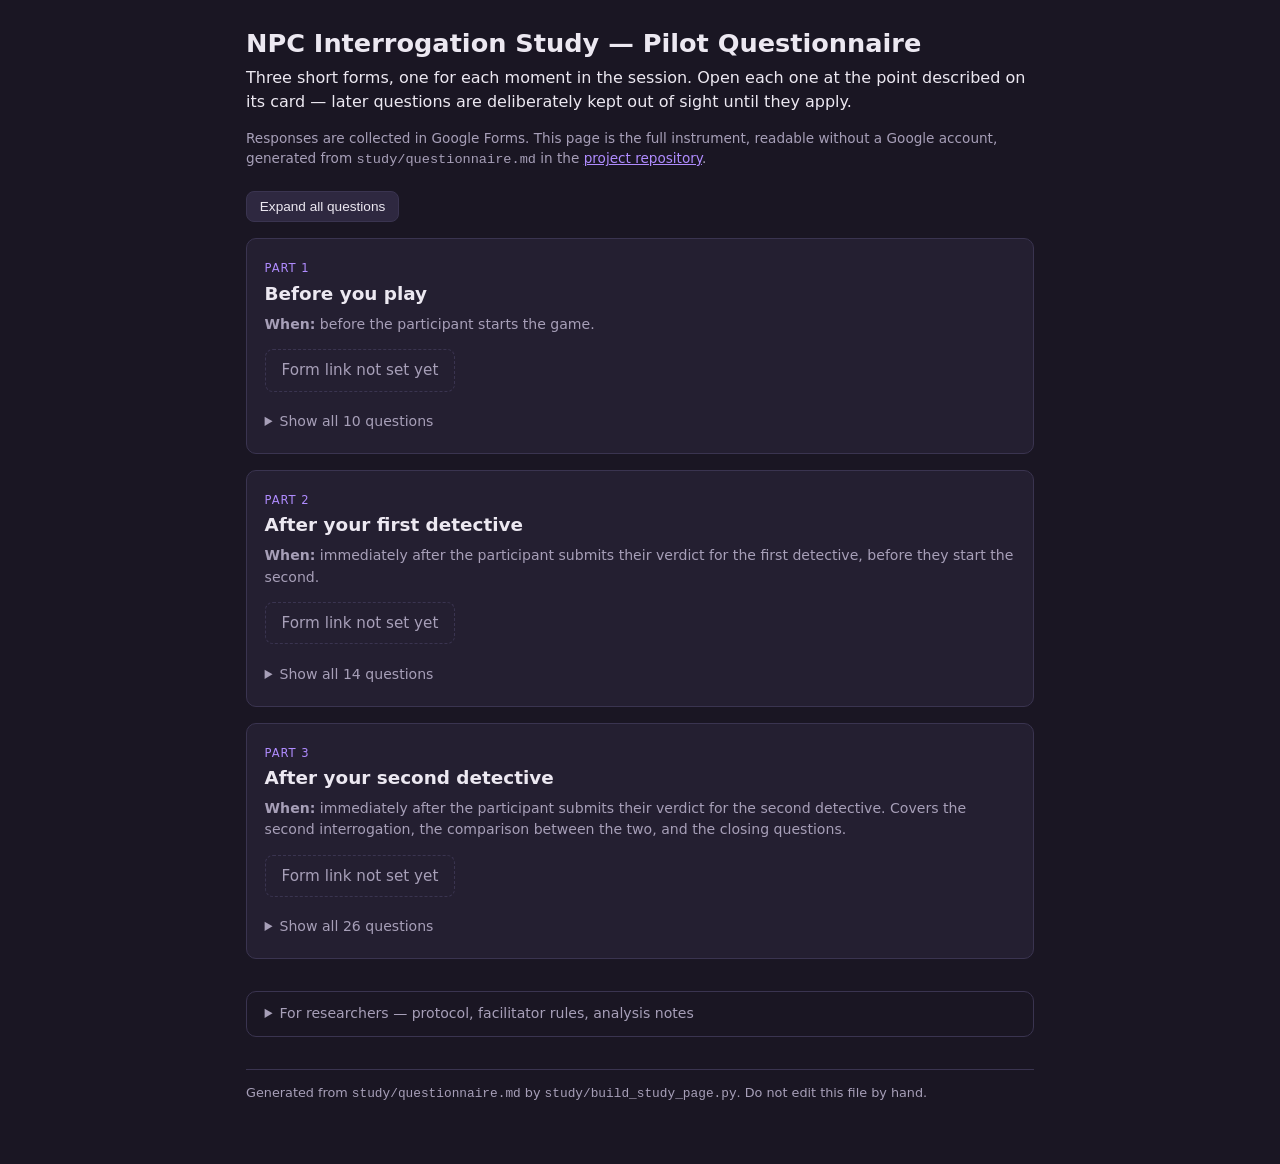
==== docs/study/index.html @ f52437a7 "Making it into 3 separate questionnaire  + editing some of the questions" ====
<!DOCTYPE html>
<!-- GENERATED FILE -- do not edit by hand.
     Regenerate with `python study/build_study_page.py`; the source of truth
     is study/questionnaire.md (text) and study/form_links.json (urls). -->
<html lang="en">
<head>
  <meta charset="UTF-8" />
  <meta name="viewport" content="width=device-width, initial-scale=1.0" />
  <title>NPC Interrogation Study &mdash; Questionnaire</title>
  <meta name="description" content="The three-part pilot questionnaire for the NPC interrogation study: background before play, one block after each detective, then comparison and final questions." />
  <link rel="stylesheet" href="../css/style.css" />
  <link rel="stylesheet" href="../css/study.css" />
</head>
<body>
  <header>
    <h1>NPC Interrogation Study — Pilot Questionnaire</h1>
    <p class="lede">
      Three short forms, one for each moment in the session. Open each one at
      the point described on its card &mdash; later questions are deliberately
      kept out of sight until they apply.
    </p>
    <p class="note">
      Responses are collected in Google Forms. This page is the full
      instrument, readable without a Google account, generated from
      <code>study/questionnaire.md</code> in the
      <a href="https://github.com/DeathSpank13/Murdur-Mystery-Case-Gradio" target="_blank" rel="noopener">project repository</a>.
    </p>
  </header>

  <div class="toolbar">
    <button id="expand-all" type="button">Expand all questions</button>
  </div>

  <section class="part-card">
    <span class="part-num">Part 1</span>
    <h2>Before you play</h2>
    <p class="when"><strong>When:</strong> before the participant starts the game.</p>
    <span class="form-btn unset">Form link not set yet</span>
    <details class="items">
      <summary>Show all 10 questions</summary>
      <blockquote>This study compares two versions of an interrogation game. Your gameplay is logged anonymously (transcript, timings, verdicts). You may stop at any time and ask for your data to be deleted. Some details of the study design will be explained only after the session.</blockquote>
      <h3>Consent and ID</h3>
      <ul class="qlist">
        <li><span class="qid">0.1</span> I have read the description above and consent to take part. <span class="badge">Multiple choice, required</span> <span class="choices"><code>I consent</code></span></li>
        <li><span class="qid">PID</span> Participant ID (filled in by the researcher, e.g. P01). <span class="badge">Short answer, required</span></li>
      </ul>
      <h3>Background</h3>
      <ul class="qlist">
        <li><span class="qid">A1</span> Age. <span class="badge">Short answer</span></li>
        <li><span class="qid">A2</span> Gender (optional). <span class="badge">Short answer</span></li>
        <li><span class="qid">A3</span> On average, how many hours per week do you play video games? <span class="badge">Short answer, required</span></li>
        <li><span class="qid">A4</span> I am familiar with role-playing / detective games. <span class="badge">Linear scale 1–7</span></li>
        <li><span class="qid">A5</span> I have played a game that uses AI-generated dialogue before. <span class="badge">Multiple choice</span> <span class="choices"><code>Yes</code> / <code>No</code> / <code>Not sure</code></span></li>
        <li><span class="qid">A6</span> I am generally positive about AI-generated content in games. <span class="badge">Linear scale 1–7</span>
        <span class="qnote">AI attitude</span></li>
        <li><span class="qid">A7</span> I am comfortable reading English text quickly. (optional) <span class="badge">Linear scale 1–7</span></li>
        <li><span class="qid">A8</span> In my experience, AI-generated dialogue in games has been disappointing. <span class="badge">Linear scale 1–7</span>
        <span class="qnote">AI attitude — reverse-worded counterpart to A6, deliberately separated from it</span></li>
      </ul>
    </details>
  </section>
  <section class="part-card">
    <span class="part-num">Part 2</span>
    <h2>After your first detective</h2>
    <p class="when"><strong>When:</strong> immediately after the participant submits their verdict for the first detective, before they start the second.</p>
    <span class="form-btn unset">Form link not set yet</span>
    <details class="items">
      <summary>Show all 14 questions</summary>
      <ul class="qlist">
        <li><span class="qid">PID</span> Participant ID. <span class="badge">Short answer, required</span></li>
        <li><span class="qid">B0</span> Which detective did you just interrogate? <span class="badge">Multiple choice, required</span> <span class="choices"><code>Detective A</code> / <code>Detective B</code></span></li>
        <li><span class="qid">B1</span> I was fully focused on the interrogation. <span class="badge">Linear scale 1–7</span>
        <span class="qnote">immersion</span></li>
        <li><span class="qid">B2</span> I lost track of time while questioning the suspect. <span class="badge">Linear scale 1–7</span>
        <span class="qnote">immersion — time distortion</span></li>
        <li><span class="qid">B3</span> I felt free to ask the suspect whatever I wanted, however I wanted. <span class="badge">Linear scale 1–7</span>
        <span class="qnote">autonomy satisfaction</span></li>
        <li><span class="qid">B4</span> I felt restricted in how I could question the suspect. <span class="badge">Linear scale 1–7</span>
        <span class="qnote">autonomy frustration, reversed</span></li>
        <li><span class="qid">B5</span> The interrogation felt emotionally tense. <span class="badge">Linear scale 1–7</span>
        <span class="qnote">emotional challenge</span></li>
        <li><span class="qid">B6</span> I felt pressure when deciding whether and how to confront the suspect. <span class="badge">Linear scale 1–7</span>
        <span class="qnote">emotional challenge</span></li>
        <li><span class="qid">B7</span> The suspect felt like a real character with something at stake. <span class="badge">Linear scale 1–7</span>
        <span class="qnote">believability</span></li>
        <li><span class="qid">B8</span> The suspect stayed in character throughout my interrogation. <span class="badge">Linear scale 1–7</span>
        <span class="qnote">persona stability</span></li>
        <li><span class="qid">B9</span> The suspect's answers were relevant to what I actually asked. <span class="badge">Linear scale 1–7</span>
        <span class="qnote">coherence</span></li>
        <li><span class="qid">B10</span> The suspect reacted believably when I pressed or confronted her. <span class="badge">Linear scale 1–7</span>
        <span class="qnote">reactivity</span></li>
        <li><span class="qid">B11</span> I enjoyed playing the role of the interrogator. <span class="badge">Linear scale 1–7</span>
        <span class="qnote">overall PX</span></li>
        <li><span class="qid">B12</span> I had enough information to reach a verdict. <span class="badge">Linear scale 1–7</span>
        <span class="qnote">solvability / fairness</span></li>
      </ul>
    </details>
  </section>
  <section class="part-card">
    <span class="part-num">Part 3</span>
    <h2>After your second detective</h2>
    <p class="when"><strong>When:</strong> immediately after the participant submits their verdict for the second detective. Covers the second interrogation, the comparison between the two, and the closing questions.</p>
    <span class="form-btn unset">Form link not set yet</span>
    <details class="items">
      <summary>Show all 26 questions</summary>
      <h3>Your second interrogation</h3>
      <p class="lead">Identical to Part 2 — repeat PID and B0–B12 for the detective just interrogated.</p>
      <ul class="qlist">
        <li><span class="qid">PID</span> Participant ID. <span class="badge">Short answer, required</span></li>
        <li><span class="qid">B0</span> Which detective did you just interrogate? <span class="badge">Multiple choice, required</span> <span class="choices"><code>Detective A</code> / <code>Detective B</code></span></li>
        <li><span class="qid">B1</span> I was fully focused on the interrogation. <span class="badge">Linear scale 1–7</span>
        <span class="qnote">immersion</span></li>
        <li><span class="qid">B2</span> I lost track of time while questioning the suspect. <span class="badge">Linear scale 1–7</span>
        <span class="qnote">immersion — time distortion</span></li>
        <li><span class="qid">B3</span> I felt free to ask the suspect whatever I wanted, however I wanted. <span class="badge">Linear scale 1–7</span>
        <span class="qnote">autonomy satisfaction</span></li>
        <li><span class="qid">B4</span> I felt restricted in how I could question the suspect. <span class="badge">Linear scale 1–7</span>
        <span class="qnote">autonomy frustration, reversed</span></li>
        <li><span class="qid">B5</span> The interrogation felt emotionally tense. <span class="badge">Linear scale 1–7</span>
        <span class="qnote">emotional challenge</span></li>
        <li><span class="qid">B6</span> I felt pressure when deciding whether and how to confront the suspect. <span class="badge">Linear scale 1–7</span>
        <span class="qnote">emotional challenge</span></li>
        <li><span class="qid">B7</span> The suspect felt like a real character with something at stake. <span class="badge">Linear scale 1–7</span>
        <span class="qnote">believability</span></li>
        <li><span class="qid">B8</span> The suspect stayed in character throughout my interrogation. <span class="badge">Linear scale 1–7</span>
        <span class="qnote">persona stability</span></li>
        <li><span class="qid">B9</span> The suspect's answers were relevant to what I actually asked. <span class="badge">Linear scale 1–7</span>
        <span class="qnote">coherence</span></li>
        <li><span class="qid">B10</span> The suspect reacted believably when I pressed or confronted her. <span class="badge">Linear scale 1–7</span>
        <span class="qnote">reactivity</span></li>
        <li><span class="qid">B11</span> I enjoyed playing the role of the interrogator. <span class="badge">Linear scale 1–7</span>
        <span class="qnote">overall PX</span></li>
        <li><span class="qid">B12</span> I had enough information to reach a verdict. <span class="badge">Linear scale 1–7</span>
        <span class="qnote">solvability / fairness</span></li>
      </ul>
      <h3>Comparing the two detectives</h3>
      <ul class="qlist">
        <li><span class="qid">C1</span> Which detective session was the better experience overall? <span class="badge">Multiple choice</span> <span class="choices"><code>Detective A</code> / <code>Detective B</code> / <code>No difference</code></span></li>
        <li><span class="qid">C2</span> One of the two suspects was powered by a generative AI; the other used an advanced semantic matching system. Which session do you think had the AI? <span class="badge">Multiple choice, required</span> <span class="choices"><code>Detective A</code> / <code>Detective B</code> / <code>Cannot tell</code></span></li>
        <li><span class="qid">C3</span> How confident are you in that guess? <span class="badge">Linear scale 1–7</span>
        <span class="qnote">1 = "Pure guess", 7 = "Completely certain"</span></li>
        <li><span class="qid">C4</span> What gave it away — or why couldn't you tell? <span class="badge">Paragraph</span></li>
        <li><span class="qid">C5</span> Did you notice any difference between the two sessions in how long the suspect took to answer, or in how her text appeared on screen? <span class="badge">Paragraph</span></li>
      </ul>
      <h3>Final questions</h3>
      <ul class="qlist">
        <li><span class="qid">D1</span> What contributed most to feeling immersed? <span class="badge">Paragraph</span></li>
      </ul>
      <p class="lead">Name up to 3 things that broke the illusion for you. Leave blank if you have fewer than three.</p>
      <ul class="qlist">
        <li><span class="qid">D2a</span> 1st thing that broke the illusion. <span class="badge">Short answer</span></li>
        <li><span class="qid">D2b</span> 2nd thing that broke the illusion. <span class="badge">Short answer</span></li>
        <li><span class="qid">D2c</span> 3rd thing that broke the illusion. <span class="badge">Short answer</span></li>
        <li><span class="qid">D3</span> How did you decide on your verdicts? What convinced you? <span class="badge">Paragraph</span></li>
        <li><span class="qid">D4</span> Was the session long enough to solve the case? <span class="badge">Multiple choice, required</span> <span class="choices"><code>Yes</code> / <code>No</code></span></li>
        <li><span class="qid">D5</span> Any additional thoughts or comments? <span class="badge">Paragraph</span></li>
      </ul>
    </details>
  </section>

  <details class="researcher">
    <summary>For researchers &mdash; protocol, facilitator rules, analysis notes</summary>
    <p>The instrument is split into <strong>three parts</strong>, one per moment in the session, so that a participant never reads a later question before it applies — in particular, the Part 3 blind check ("one of these was AI") must not be visible while they are still forming their Part 2 impressions.</p>
    <p>All Likert items are <strong>Linear scale 1–7</strong>, labels: 1 = "Strongly disagree", 7 = "Strongly agree".</p>
    <p>Tip: instead of entering these by hand, run <code>createAllParts()</code> from <code>create_google_form.gs</code> (same folder) in Google Apps Script — it builds all three forms automatically and prints their live URLs. Paste those URLs into <code>form_links.json</code>, run <code>python study/build_study_page.py</code>, and the public page at <code>docs/study/</code> picks them up.</p>
    <p>Protocol (facilitator-run, like Ploug et al. 2025): <strong>Part 1</strong> before play → play first interrogation and submit its verdict → <strong>Part 2</strong> → play second interrogation and submit its verdict → <strong>Part 3</strong> → debrief (reveal which detective was which).</p>
    <p>Facilitator rules:</p>
    <ol>
      <li><strong>Sequential interrogations.</strong> The app lets participants switch detectives per question — instruct them to fully interrogate one detective and submit its verdict before starting the other, so the Part 2 / Part 3 blocks stay clean.</li>
      <li><strong>Counterbalance order to 5/5.</strong> The label↔condition mapping is randomized once per session (<code>new_label_mapping()</code> in ui.py). Peek at researcher view (off the participant's screen) and tell them which detective to start with, so 5 participants meet the static suspect first and 5 the dynamic one.</li>
      <li><strong>Same Participant ID in all three parts.</strong> The three forms write to three separate response sheets; the Participant ID is the only thing joining them. Fill it in yourself rather than letting the participant retype it.</li>
      <li><strong>Linkage to the logs.</strong> Note each participant's session log filename next to their Participant ID. Every logged turn and verdict carries both <code>condition</code> and <code>label_shown</code>, so the B0 answer plus the log resolves which block was which condition.</li>
    </ol>
    <h2>Analysis notes (researchers only)</h2>
    <p>Instrument sources: B1–B2 PXI immersion subscale; B3–B4 BANGS autonomy; B5–B6 CORGIS emotional challenge; B11 miniPXI — the instruments used in Sridharan et al. (CoG 2025) and Ploug et al. (CoG 2025). B7–B10 and C2–C5 are study-specific (believability + manipulation check of the blind).</p>
    <ul>
      <li><strong>A6 + A8 are a pair.</strong> A8 is reverse-worded and deliberately separated from A6 by an unrelated item, so agreement with both flags straight-lining. Reverse-score A8 (8 − x) before averaging, or report the two separately.</li>
      <li><strong>B8 changed construct.</strong> It previously read "The suspect's answers stayed consistent with what she had said earlier" (<em>consistency</em> — did she contradict herself). It now measures <em>persona stability</em> instead. Nothing else in the instrument asks about contradiction-spotting, which is arguably the sharpest static-vs-dynamic discriminator; B9 (relevance) is the closest survivor, and C4 may pick it up in free text. Split B8 back into two items if the pilot suggests contradiction is where the conditions diverge.</li>
      <li><strong>Verdict confidence is not asked here</strong> — the app logs it at verdict time.</li>
      <li>The removed pre-play item "I expect to enjoy this game" (iExpect) means there is no baseline expectation covariate for B11; treat B11 as between-condition only.</li>
    </ul>
  </details>

  <footer class="page-foot">
    Generated from <code>study/questionnaire.md</code> by
    <code>study/build_study_page.py</code>. Do not edit this file by hand.
  </footer>

  <script>
    document.getElementById('expand-all').addEventListener('click', function () {
      var open = this.dataset.state !== 'open';
      Array.prototype.forEach.call(document.querySelectorAll('details'),
        function (d) { d.open = open; });
      this.dataset.state = open ? 'open' : 'closed';
      this.textContent = open ? 'Collapse all' : 'Expand all questions';
    });
  </script>
</body>
</html>
---- docs/css/style.css ----
:root {
  --bg: #1a1623;
  --panel: #241f31;
  --panel-2: #2e2840;
  --ink: #ece8f1;
  --muted: #a79fb8;
  --accent: #b08cff;
  --accent-ink: #1a1623;
  --npc: #322b45;
  --player: #3a2f5a;
  --border: #3a3450;
  --used: 0.5;
}

* { box-sizing: border-box; }

body {
  margin: 0;
  font-family: "Segoe UI", system-ui, -apple-system, sans-serif;
  background: var(--bg);
  color: var(--ink);
  line-height: 1.5;
  max-width: 820px;
  margin: 0 auto;
  padding: 1.5rem 1rem 4rem;
}

header h1 { margin: 0 0 0.25rem; font-size: 1.6rem; }
.lede { margin: 0.25rem 0; color: var(--ink); }
.note { font-size: 0.85rem; color: var(--muted); }
.note a { color: var(--accent); }

/* Tabs */
.tabs {
  display: flex;
  gap: 0.25rem;
  margin: 1.25rem 0 0;
  border-bottom: 1px solid var(--border);
}
.tab {
  background: none;
  border: none;
  color: var(--muted);
  padding: 0.6rem 0.9rem;
  font-size: 0.95rem;
  cursor: pointer;
  border-bottom: 2px solid transparent;
}
.tab:hover { color: var(--ink); }
.tab.active { color: var(--accent); border-bottom-color: var(--accent); }

.panel { display: none; padding-top: 1rem; }
.panel.active { display: block; }
.panel-intro { color: var(--muted); font-size: 0.9rem; margin-top: 0; }

/* Chat */
.chat {
  background: var(--panel);
  border: 1px solid var(--border);
  border-radius: 10px;
  padding: 0.75rem;
  height: 420px;
  overflow-y: auto;
  display: flex;
  flex-direction: column;
  gap: 0.5rem;
}
.msg {
  max-width: 80%;
  padding: 0.5rem 0.75rem;
  border-radius: 12px;
  white-space: pre-wrap;
  word-wrap: break-word;
}
.msg.npc { background: var(--npc); align-self: flex-start; border-bottom-left-radius: 3px; }
.msg.player { background: var(--player); align-self: flex-end; border-bottom-right-radius: 3px; }
.msg.thinking { opacity: 0.7; font-style: italic; }

/* Composer */
.composer { display: flex; gap: 0.5rem; margin-top: 0.75rem; flex-wrap: wrap; }
.composer input[type="text"] {
  flex: 1;
  min-width: 200px;
  padding: 0.6rem 0.75rem;
  border-radius: 8px;
  border: 1px solid var(--border);
  background: var(--panel-2);
  color: var(--ink);
  font-size: 0.95rem;
}
.composer input:disabled { opacity: 0.5; }

button.primary, button.secondary {
  border: none;
  border-radius: 8px;
  padding: 0.6rem 1rem;
  font-size: 0.95rem;
  cursor: pointer;
}
button.primary { background: var(--accent); color: var(--accent-ink); font-weight: 600; }
button.primary:disabled { opacity: 0.5; cursor: default; }
button.secondary { background: var(--panel-2); color: var(--ink); border: 1px solid var(--border); }
button:hover:not(:disabled) { filter: brightness(1.08); }

/* Branching options */
.choose-label { color: var(--muted); font-size: 0.85rem; margin: 1rem 0 0.4rem; }
.options { display: flex; flex-direction: column; gap: 0.4rem; }
.options button {
  text-align: left;
  background: var(--panel-2);
  color: var(--ink);
  border: 1px solid var(--border);
  border-radius: 8px;
  padding: 0.6rem 0.8rem;
  cursor: pointer;
  font-size: 0.95rem;
}
.options button:hover { border-color: var(--accent); }
.options button.option-used { opacity: var(--used); }
.options button.back { color: var(--muted); font-style: italic; }
#branch-reset { margin-top: 0.9rem; }

/* Model loader */
#model-loader { display: flex; align-items: center; gap: 0.75rem; flex-wrap: wrap; margin-bottom: 0.6rem; }
.status { font-size: 0.85rem; color: var(--muted); }
#progress-wrap { display: flex; align-items: center; gap: 0.5rem; flex: 1; min-width: 200px; }
#progress-bar {
  height: 8px;
  background: var(--accent);
  border-radius: 4px;
  width: 0%;
  transition: width 0.2s;
  flex: 1;
}
#progress-text { font-size: 0.8rem; color: var(--muted); white-space: nowrap; }

/* Researcher view */
.researcher-toggle { display: flex; align-items: center; gap: 1rem; flex-wrap: wrap; font-size: 0.85rem; color: var(--muted); margin-bottom: 0.6rem; }
.readout { color: var(--accent); }
---- docs/css/study.css ----
/* study.css
   Layout for the questionnaire hub at docs/study/. Loaded after style.css,
   which supplies the palette (--panel, --accent, --border, ...) and the
   820px body column. */

.toolbar { display: flex; gap: 0.5rem; margin: 1.25rem 0 1rem; flex-wrap: wrap; }
.toolbar button {
  background: var(--panel-2);
  color: var(--ink);
  border: 1px solid var(--border);
  border-radius: 8px;
  padding: 0.45rem 0.8rem;
  font-size: 0.85rem;
  cursor: pointer;
}
.toolbar button:hover { border-color: var(--accent); }

/* Part cards */
.part-card {
  background: var(--panel);
  border: 1px solid var(--border);
  border-radius: 10px;
  padding: 1rem 1.1rem;
  margin-bottom: 1rem;
}
.part-num {
  display: inline-block;
  font-size: 0.72rem;
  letter-spacing: 0.08em;
  text-transform: uppercase;
  color: var(--accent);
  margin-bottom: 0.15rem;
}
.part-card h2 { margin: 0 0 0.4rem; font-size: 1.15rem; }
.when { color: var(--muted); font-size: 0.88rem; margin: 0 0 0.9rem; }

.form-btn {
  display: inline-block;
  border-radius: 8px;
  padding: 0.55rem 1rem;
  font-size: 0.95rem;
  font-weight: 600;
  text-decoration: none;
  background: var(--accent);
  color: var(--accent-ink);
}
.form-btn:hover { filter: brightness(1.08); }
.form-btn.unset {
  background: none;
  border: 1px dashed var(--border);
  color: var(--muted);
  font-weight: 400;
  cursor: not-allowed;
}

/* Collapsible question list */
.items { margin-top: 0.9rem; }
.items > summary {
  cursor: pointer;
  color: var(--muted);
  font-size: 0.88rem;
  padding: 0.3rem 0;
}
.items > summary:hover { color: var(--ink); }
.items h3 {
  font-size: 0.8rem;
  letter-spacing: 0.06em;
  text-transform: uppercase;
  color: var(--muted);
  margin: 1.1rem 0 0.3rem;
}
.items blockquote {
  margin: 0.8rem 0;
  padding: 0.5rem 0.85rem;
  border-left: 2px solid var(--border);
  color: var(--muted);
  font-size: 0.88rem;
}
.items .lead { font-size: 0.9rem; color: var(--muted); margin: 0.9rem 0 0.3rem; }

.qlist { list-style: none; margin: 0; padding: 0; }
.qlist li {
  padding: 0.5rem 0;
  border-bottom: 1px solid var(--border);
  font-size: 0.92rem;
}
.qlist li:last-child { border-bottom: none; }
.qid {
  display: inline-block;
  min-width: 2.8rem;
  font-family: ui-monospace, "Cascadia Code", Consolas, monospace;
  font-size: 0.78rem;
  color: var(--accent);
}
.badge {
  display: inline-block;
  font-size: 0.7rem;
  color: var(--muted);
  border: 1px solid var(--border);
  border-radius: 999px;
  padding: 0.05rem 0.5rem;
  margin-left: 0.35rem;
  white-space: nowrap;
}
.choices { color: var(--muted); font-size: 0.82rem; }
.choices code {
  background: var(--panel-2);
  border-radius: 4px;
  padding: 0.05rem 0.35rem;
}
.qnote { display: block; color: var(--muted); font-size: 0.8rem; margin-left: 2.8rem; }

/* For-researchers block */
.researcher {
  border: 1px solid var(--border);
  border-radius: 10px;
  padding: 0.7rem 1.1rem;
  margin-top: 2rem;
}
.researcher > summary {
  cursor: pointer;
  color: var(--muted);
  font-size: 0.88rem;
}
.researcher > summary:hover { color: var(--ink); }
.researcher h2 { font-size: 1rem; margin: 1.2rem 0 0.4rem; }
.researcher li { margin-bottom: 0.35rem; }
.researcher code {
  background: var(--panel-2);
  border-radius: 4px;
  padding: 0.05rem 0.35rem;
  font-size: 0.85em;
}

footer.page-foot {
  margin-top: 2rem;
  color: var(--muted);
  font-size: 0.8rem;
  border-top: 1px solid var(--border);
  padding-top: 0.8rem;
}
footer.page-foot a { color: var(--accent); }

@media (max-width: 480px) {
  .qid { min-width: 0; margin-right: 0.4rem; }
  .qnote { margin-left: 0; }
}
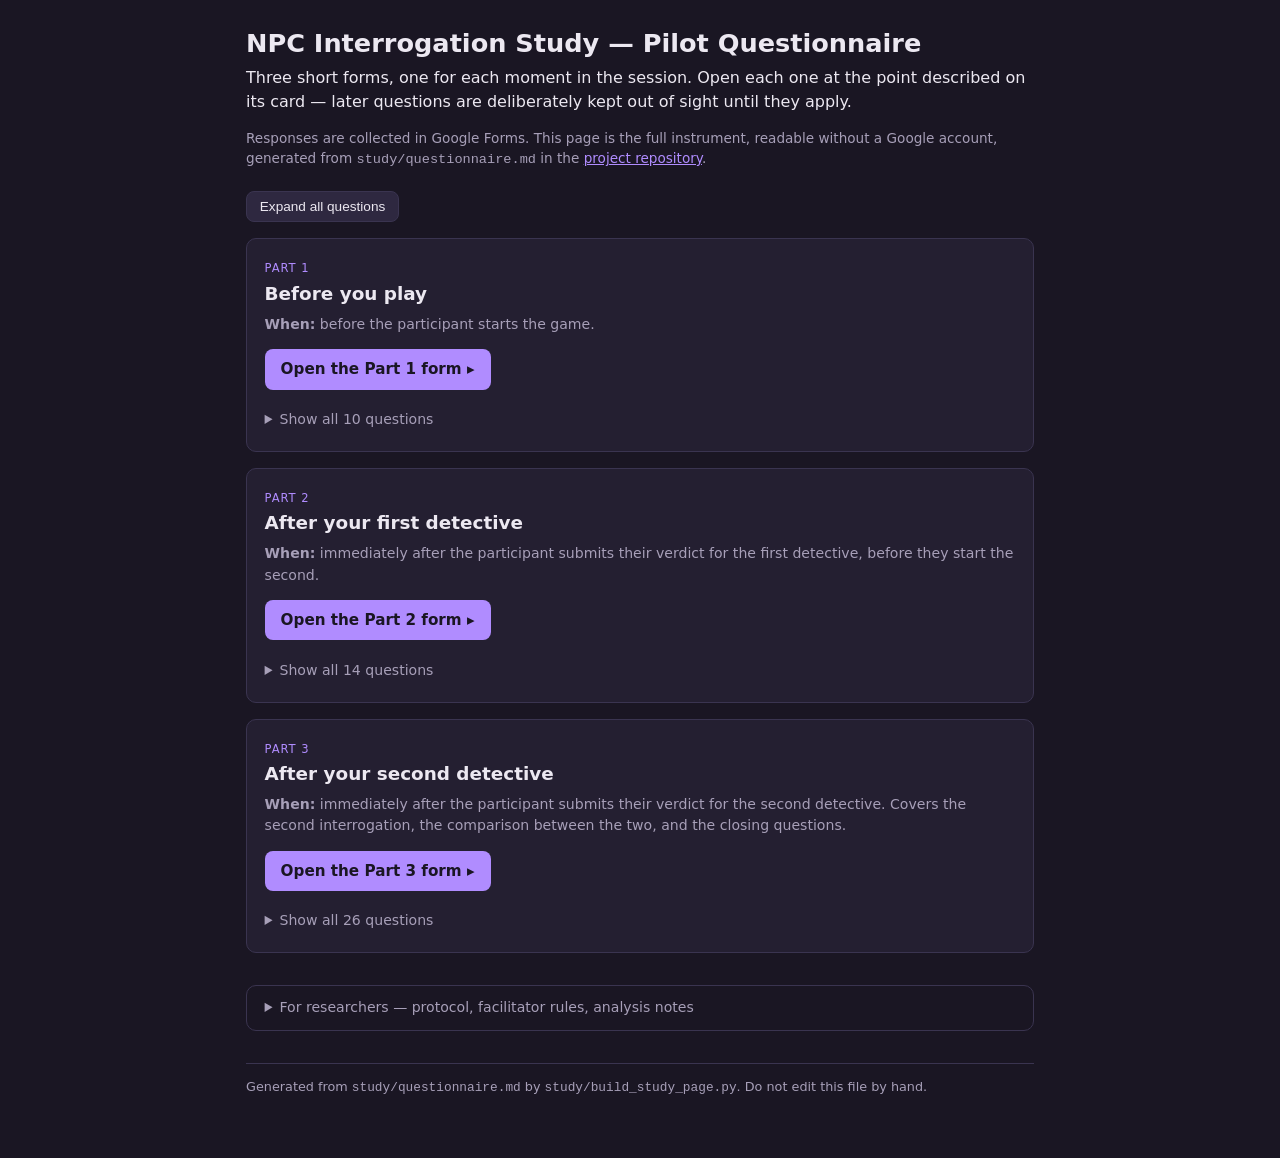
==== commit 4587208d: "Update index.html" ====
--- a/docs/study/index.html
+++ b/docs/study/index.html
@@ -35,7 +35,7 @@
     <span class="part-num">Part 1</span>
     <h2>Before you play</h2>
     <p class="when"><strong>When:</strong> before the participant starts the game.</p>
-    <span class="form-btn unset">Form link not set yet</span>
+    <a class="form-btn" href="https://docs.google.com/forms/d/e/1FAIpQLSeAf2HX9qXIlGV8Gw_IBeIl6HvQvv2JUnZiQdys_RAP9AReOA/viewform" target="_blank" rel="noopener">Open the Part 1 form &#9656;</a>
     <details class="items">
       <summary>Show all 10 questions</summary>
       <blockquote>This study compares two versions of an interrogation game. Your gameplay is logged anonymously (transcript, timings, verdicts). You may stop at any time and ask for your data to be deleted. Some details of the study design will be explained only after the session.</blockquote>
@@ -63,7 +63,7 @@
     <span class="part-num">Part 2</span>
     <h2>After your first detective</h2>
     <p class="when"><strong>When:</strong> immediately after the participant submits their verdict for the first detective, before they start the second.</p>
-    <span class="form-btn unset">Form link not set yet</span>
+    <a class="form-btn" href="https://docs.google.com/forms/d/e/1FAIpQLSeMn4xrXTAt7D-6mqtwAnT20MgBpFG88PHX28JY4PweOdBLDg/viewform" target="_blank" rel="noopener">Open the Part 2 form &#9656;</a>
     <details class="items">
       <summary>Show all 14 questions</summary>
       <ul class="qlist">
@@ -100,7 +100,7 @@
     <span class="part-num">Part 3</span>
     <h2>After your second detective</h2>
     <p class="when"><strong>When:</strong> immediately after the participant submits their verdict for the second detective. Covers the second interrogation, the comparison between the two, and the closing questions.</p>
-    <span class="form-btn unset">Form link not set yet</span>
+    <a class="form-btn" href="https://docs.google.com/forms/d/e/1FAIpQLSdGl1IRYxX8fe8nCHtPG7h6_m1wIKq69IWLWQ05EqIFhz0cCQ/viewform" target="_blank" rel="noopener">Open the Part 3 form &#9656;</a>
     <details class="items">
       <summary>Show all 26 questions</summary>
       <h3>Your second interrogation</h3>
